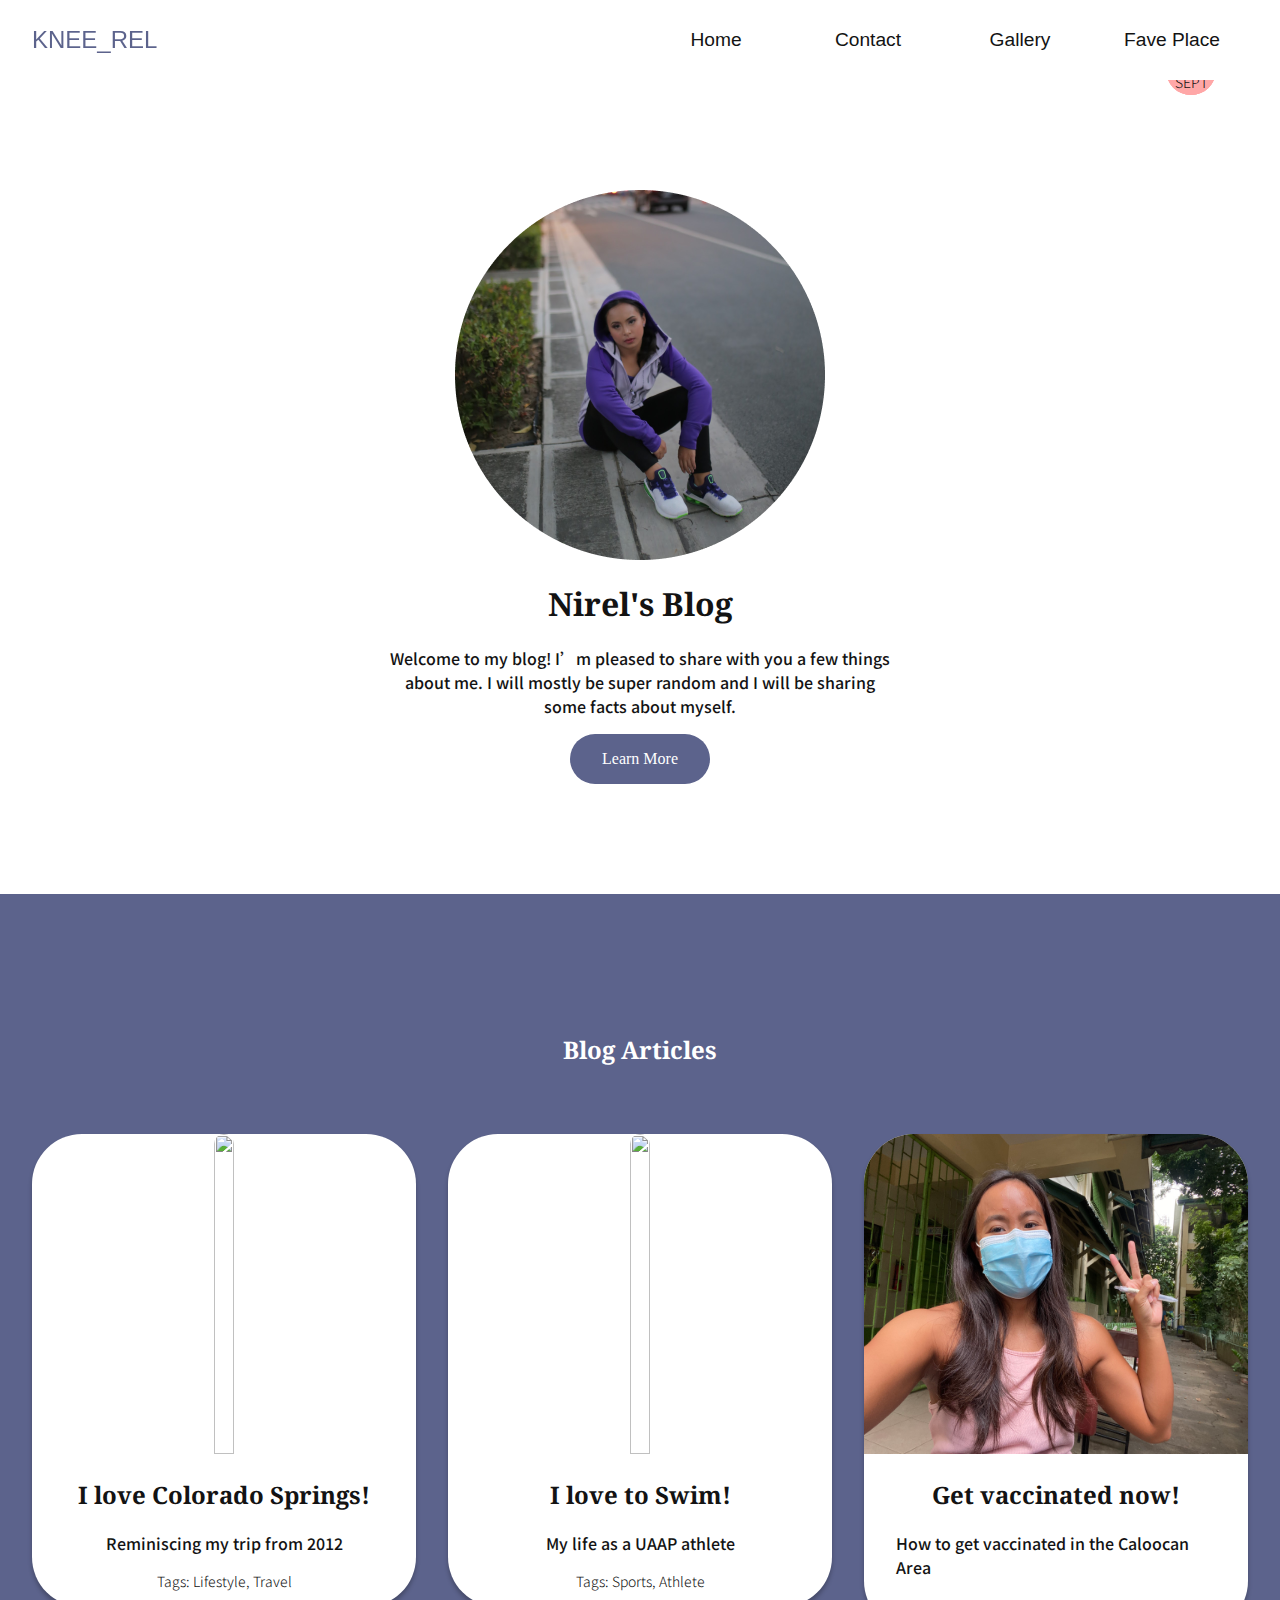
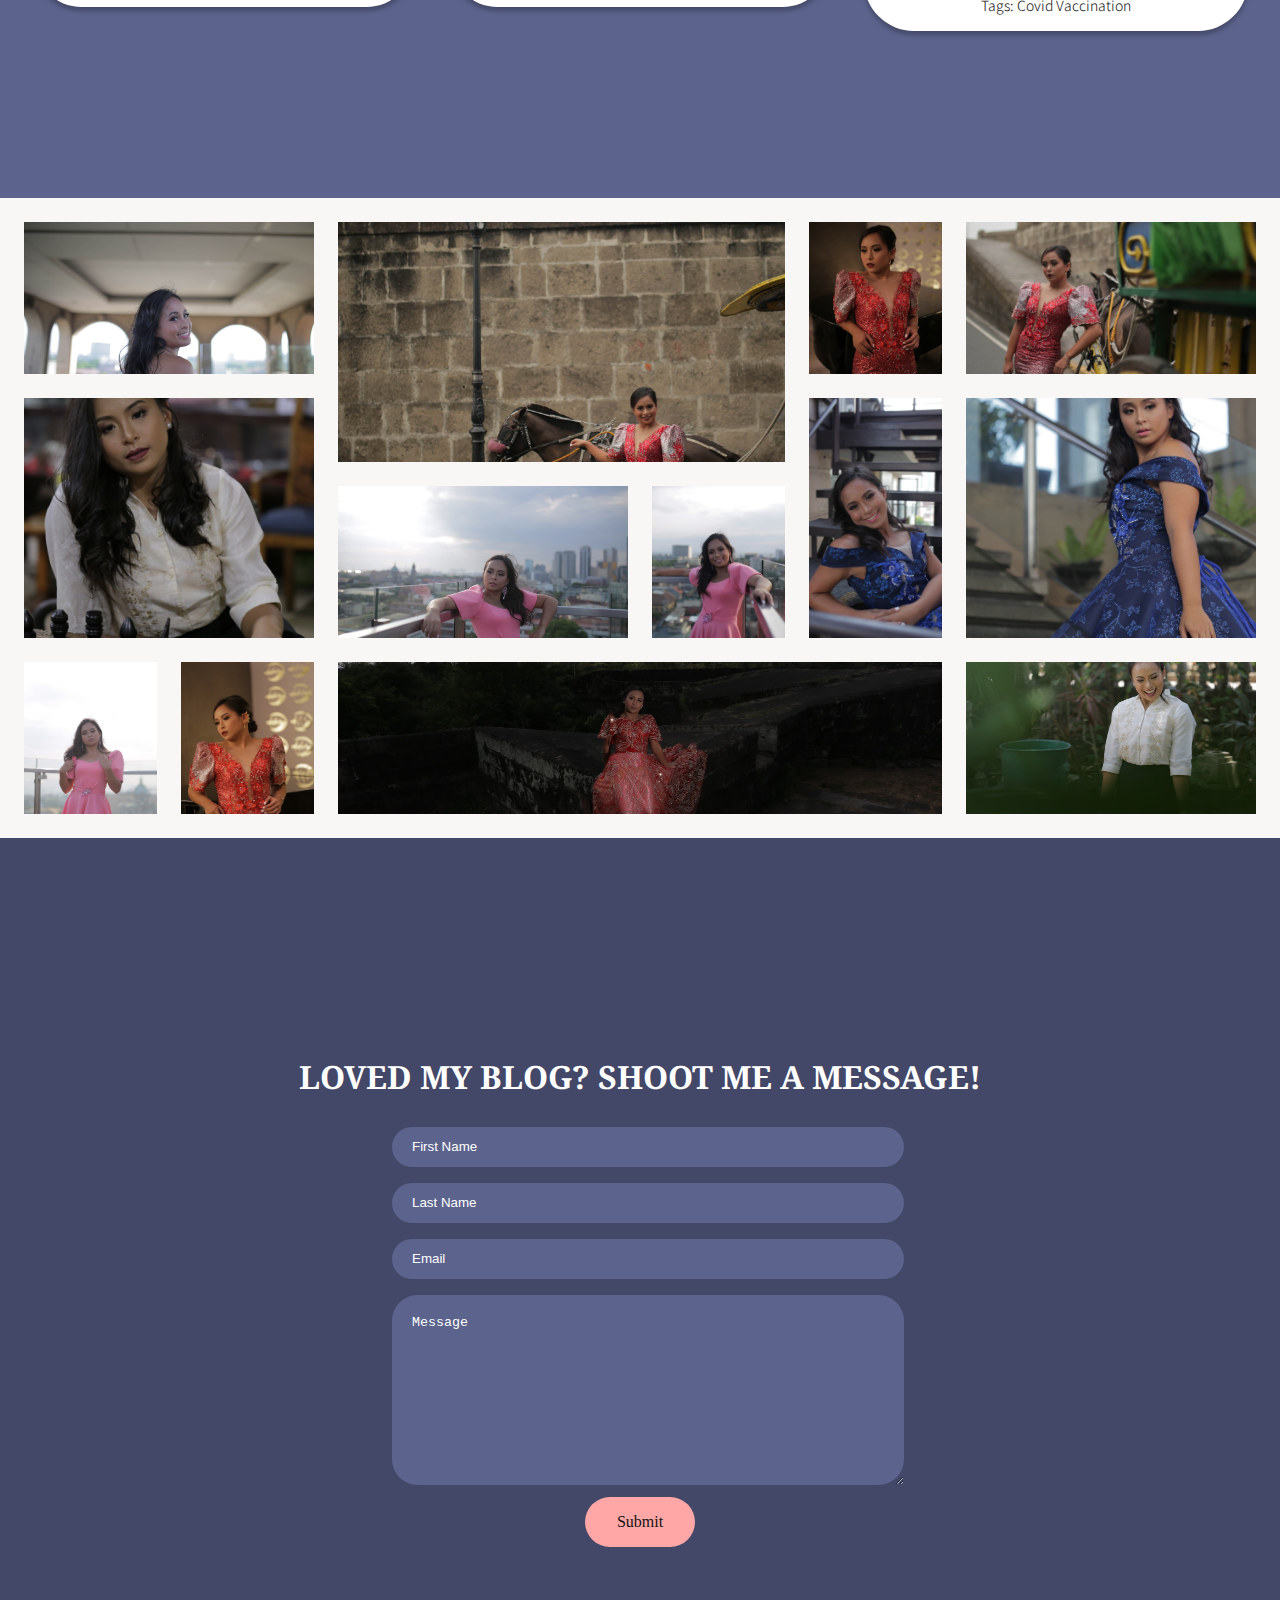
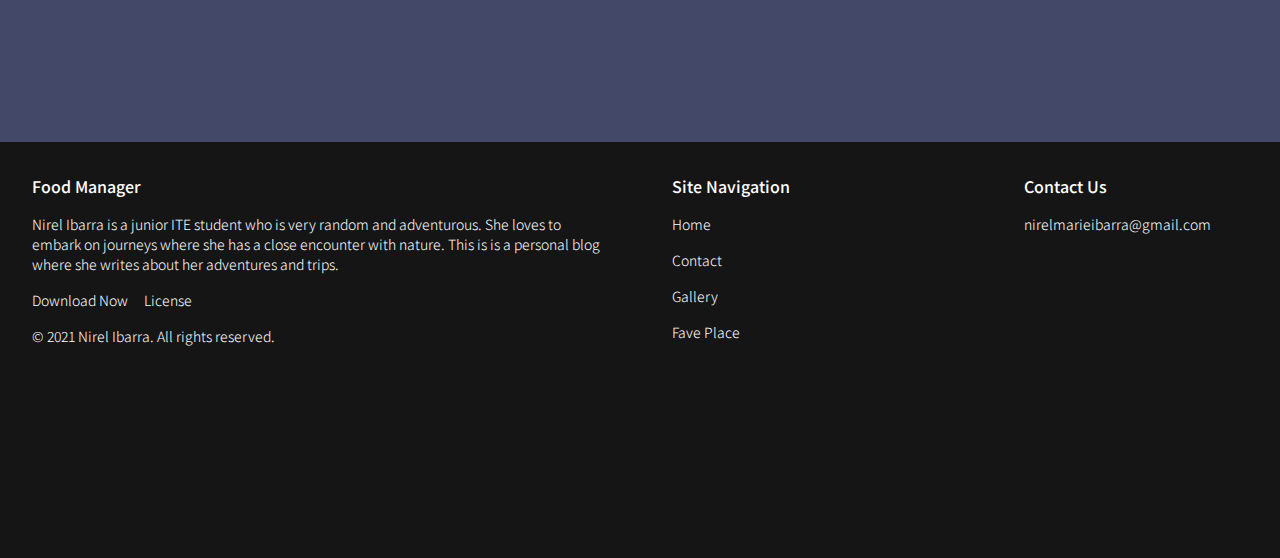
==== index.html @ 28ae84f1 "finished project" ====
<!--
    Nirel Marie M. IBarra
    ID #192468
	July 29, 2021

	I have not discussed the HTML, CSS, or JavaScript language code 
	in my program with anyone other than my instructor or the teaching 
	assistants assigned to this course.

	I have not used HTML, CSS, or JavaScript language code obtained 
	from another student, or any other unauthorized source, either 
	modified or unmodified.

	If any HTML, CSS, or JavaScript language code or documentation 
	used in my program was obtained from another source, such as a 
	textbook or website, that has been clearly noted with a proper 
	citation in the comments of my program.
-->

<!DOCTYPE html>
<html lang="en">

<head>
    <meta charset="UTF-8">
    <meta http-equiv="X-UA-Compatible" content="IE=edge">
    <meta name="viewport" content="width=device-width, initial-scale=1.0">
    <link rel="stylesheet" href="styles.css">
    <title>Document</title>
</head>

<body>
    <!-- navbar goes here -->
    <nav class="navbar">
        <div class="navbar-container">
            <a href="" class="dark-purple" id="navbar-logo">
                KNEE_REL
            </a>

            <div class="navbar-toggle" id="mobile-menu">
                <span class="bar"></span>
                <span class="bar"></span>
                <span class="bar"></span>
            </div>
            <ul class="navbar-menu">
                <li class="navbar-item">
                    <a href="index.html" class="navbar-links">Home</a>
                </li>
                <li class="navbar-item">
                    <a href="#contact" class="navbar-links">Contact</a>
                </li>
                <li class="navbar-item">
                    <a href="#images" class="navbar-links">Gallery</a>
                </li>
                <li class="navbar-item">
                    <a href="favorite_place.html" class="navbar-links">Fave Place</a>
                </li>
            </ul>
        </div>
    </nav>

    <main>
        <section class="top-container light-bg">
            <img src="./assets/top-image.png" alt="">
            <!-- i dont' like this but i need a div to reduce the width of the text -->
            <div class="text-container">
                <h1 class="heading-1-animation dark">Nirel's Blog</h1>
                <h3 class="heading-3-animation dark">Welcome to my blog! I’m pleased to share with you a few things
                    about me.
                    I will mostly be
                    super random
                    and I will be sharing some facts about myself.</h3>
                <a href="#blog-container" class="btn dark-purple light btn-animated">Learn More</a>
            </div>
        </section>
        <section id="blog-container" class="dark-purple light">
            <!-- i don't like this but i need extra div because i want to put in a proper height and center the cards -->
            <h2>Blog Articles</h2>
            <div class="blog-articles">
                <a href="favorite_place.html" class='linking-card'>
                    <div class="article-card">
                        <div class="article-card-img">
                            <img src="./assets/colorado.png" alt="" srcset="">
                        </div>
                        <div class="date">
                            <h3 class="dark">08</h3>
                            <p class="dark">SEPT</p>
                        </div>
                        <div class="article-card-caption">
                            <h2 class="dark">I love Colorado Springs!</h2>
                            <h3 class="dark">Reminiscing my trip from 2012</h3>
                            <p class="dark">Tags: Lifestyle, Travel</p>
                        </div>
                    </div>
                </a>
                <a href="favorite_place.html" class='linking-card'>
                    <div class="article-card">
                        <div class="article-card-img">
                            <img src="./assets/swimming.png" alt="" srcset="">
                        </div>
                        <div class="date">
                            <h3 class="dark">08</h3>
                            <p class="dark">SEPT</p>
                        </div>
                        <div class="article-card-caption">
                            <h2 class="dark">I love to Swim!</h2>
                            <h3 class="dark">My life as a UAAP athlete</h3>
                            <p class="dark">Tags: Sports, Athlete</p>
                        </div>
                    </div>
                </a>
                <a href="favorite_place.html" class='linking-card'>
                    <div class="article-card">
                        <div class="article-card-img">
                            <img src="./assets/get-vaccinated.jpeg" alt="" srcset="">
                        </div>
                        <div class="date">
                            <h3 class="dark">08</h3>
                            <p class="dark">SEPT</p>
                        </div>
                        <div class="article-card-caption">
                            <h2 class="dark">Get vaccinated now!</h2>
                            <h3 class="dark">How to get vaccinated in the Caloocan Area</h3>
                            <p class="dark">Tags: Covid Vaccination</p>
                        </div>
                    </div>
                </a>
            </div>
        </section>
        <section id="images">
            <div class="gallery">
                <div class="card-1"></div>
                <div class="card-2"></div>
                <div class="card-3"></div>
                <div class="card-4"></div>
                <div class="card-5"></div>
                <div class="card-6"></div>
                <div class="card-7"></div>
                <div class="card-8"></div>
                <div class="card-9"></div>
                <div class="card-10"></div>
                <div class="card-11"></div>
                <div class="card-12"></div>
                <div class="card-13"></div>
            </div>
        </section>
        <section id="contact" class="light-purple">
            <!-- had to put in another div to have that javascript animation, wont work with the section only -->
            <div class="contact-container">
                <h1 class='light btn-animated'>LOVED MY BLOG? SHOOT ME A MESSAGE!</h1>
                <form action="" class="contact-form">
                    <input type="text" placeholder='First Name'>
                    <input type="text" placeholder='Last Name'>
                    <input type="email" placeholder='Email'>
                    <textarea name="" id="" cols="30" rows="10" placeholder="Message"></textarea>
                </form>
                <a href="#" class="btn pink dark btn-animated">Submit</a>
            </div>
        </section>
    </main>
    <!-- footer goes here -->
    <footer>
        <div class="row-1">
            <h3>Food Manager</h3>
            <p class="item"> Nirel Ibarra is a junior ITE student who is very random and adventurous. She loves to
                embark on journeys where she has a close encounter with nature. This is is a personal blog where she
                writes about her adventures and trips.</p>
            <div class="footer-nav">
                <p class="download">Download Now</p>
                <p class="download">License</p>
            </div>

            <p class='item'>&copy; 2021 Nirel Ibarra. All rights reserved.</p>
        </div>

        <div class="row-2">
            <h3>Site Navigation</h3>
            <a href="index.html" class='footer-links'>
                <p class='item'>Home</p>
            </a>
            <a href="#contact" class='footer-links'>
                <p class='item'>Contact</p>
            </a>
            <a href="#images" class='footer-links'>
                <p class='item'>Gallery</p>
            </a>
            <a href="favorite_place.html" class='footer-links'>
                <p class='item'>Fave Place</p>
            </a>
        </div>

        <div class="row-3">
            <h3>Contact Us</h3>
            <p class="item">nirelmarieibarra@gmail.com</p>
        </div>
    </footer>
    <script src="index.js"></script>
</body>

</html>
---- styles.css ----
/*
  Nirel Marie M. IBarra
  ID #192468
	June 28, 2021

	I have not discussed the CSS code in my program with anyone 
	other than my instructor or the teaching assistants assigned
	to this course.

	I have not used CSS code obtained from another student, or any 
	other unauthorized source, either modified or unmodified.

	If any CSS code or documentation used in my program was obtained 
	from another source, such as a textbook or website, that has been 
	clearly noted with a proper citation in the comments of my program.
*/

@import url("https://fonts.googleapis.com/css2?family=Noto+Serif:wght@400;700&display=swap");
@import url("https://fonts.googleapis.com/css2?family=Noto+Sans+SC:wght@300;400;500;700&family=Noto+Serif:wght@400;700&display=swap");

/* gotten these from w3schools https://www.w3schools.com/howto/howto_css_placeholder.asp */
/* css for background image gotten from w3schools https://www.w3schools.com/cssref/pr_background-image.asp */
::placeholder {
  /* Chrome, Firefox, Opera, Safari 10.1+ */
  color: white;
  opacity: 1; /* Firefox */
}

:-ms-input-placeholder {
  /* Internet Explorer 10-11 */
  color: white;
}

::-ms-input-placeholder {
  /* Microsoft Edge */
  color: white;
}

/* keyframe animations */
@keyframes moveInLeft {
  0% {
    opacity: 0;
    transform: translateX(-10rem);
  }
  80% {
    transform: translateX(1rem);
  }
  100% {
    opacity: 1;
    transform: translate(0);
  }
}

@keyframes moveInRight {
  0% {
    opacity: 0;
    transform: translateX(10rem);
  }
  80% {
    transform: translateX(-1rem);
  }
  100% {
    opacity: 1;
    transform: translate(0);
  }
}

@keyframes moveInBottom {
  0% {
    opacity: 0;
    transform: translateY(3rem);
  }
  100% {
    opacity: 1;
    transform: translate(0);
  }
}

html,
body {
  overflow-x: hidden;
  margin: 0 auto;
}

/* general text styles */
h1 {
  font-family: "Noto Serif", serif;
  font-size: 2rem;
  font-weight: 700;
}

h2 {
  font-family: "Noto Serif", serif;
  font-size: 1.5rem;
}

h3 {
  font-family: "Noto Sans SC", sans-serif;
  font-weight: 500;
  font-size: 1rem;
  margin: 0rem 0rem 1rem 0rem;
}

p {
  font-family: "Noto Sans SC", sans-serif;
  font-weight: 300;
  font-size: 0.875rem;
  margin: 0rem 0rem 1rem 0rem;
}

/* button style */
.btn {
  padding: 1rem 2rem;
  text-decoration: none;
  border-radius: 30px;
  border: none;
}

.btn-animated {
  animation: moveInBottom 0.3s ease-out 0.75s;
  animation-fill-mode: backwards;
}

.btn:hover {
  transform: translateY(-3px);
}
.btn:hover::after {
  transform: scaleX(1.4) scaleY(1.6);
  opacity: 0;
}

.btn:active,
.btn:focus {
  outline: none;
  transform: translateY(-1px);
}

/* text animation */
.heading-1-animation {
  animation-name: moveInLeft;
  animation-duration: 1s;
  animation-timing-function: ease-out;
}

.heading-3-animation {
  animation: moveInRight 1s ease-out;
}

/* colors */
.light {
  color: white;
}

.dark {
  color: #131313;
}

.light-bg {
  color: #e3e3e3;
}

.pink {
  background: #ffa7a7;
}

.light-purple {
  background: #434868;
}

.dark-purple {
  background: #5c638c;
}

.blue {
  background: #5950fa;
}

.light-blue {
  background: #4df0de;
}

/* navbar styles here */
.navbar {
  background: white;
  height: 80px;
  display: flex;
  justify-content: center;
  align-items: center;
  font-size: 1.2rem;
  position: sticky;
  top: 0;
  z-index: 999;
  font-family: sans-serif;
}

.navbar-container {
  display: flex;
  justify-content: space-between;
  height: 80px;
  z-index: 1;
  width: 100%;
  max-width: 1560px;
  margin: 0 auto;
  padding-right: 2rem;
  padding-left: 2rem;
}

#navbar-logo {
  background-size: 100%;
  -webkit-background-clip: text;
  -moz-background-clip: text;
  -webkit-text-fill-color: transparent;
  -moz-text-fill-color: transparent;
  display: flex;
  align-items: center;
  cursor: pointer;
  text-decoration: none;
  font-size: 1.5rem;
}

.navbar-menu {
  display: flex;
  align-items: center;
  list-style: none;
  text-align: center;
  width: 50%;
}

.navbar-item {
  height: 80px;
  width: 90%;
}

.navbar-btn {
  display: flex;
  justify-content: center;
  align-items: center;
  padding: 0 1rem;
  width: 100%;
}

.navbar-links {
  color: #131313;
  display: flex;
  align-items: center;
  justify-content: center;
  text-decoration: none;
  padding: 0 1rem;
  height: 100%;
  position: relative;
}

.navbar-links:hover {
  color: #5c638c;
  transition: all 0.3s ease;
}

.navbar-links:hover:after {
  width: 100%;
  left: 0;
}

.navbar-links:after {
  background: none repeat scroll 0 0 transparent;
  bottom: 0;
  content: "";
  display: block;
  height: 2px;
  left: 50%;
  position: absolute;
  background: #5c638c;
  transition: width 0.3s ease 0s, left 0.3s ease 0s;
  width: 0;
  margin: 1rem 0rem;
}

/* footer */
footer {
  background: #151515;
  width: 100%;
  height: 22rem;
  display: grid;
  grid-template-columns: 2fr 1fr 1fr;
  grid-template-rows: auto;
  grid-gap: 4rem;
  flex-wrap: wrap;
  color: white;
  padding: 2rem;
}

.footer-nav {
  display: flex;
  flex-direction: row;
  align-items: flex-start;
  justify-content: flex-start;
}

.row-1,
.row-2,
.row-3 {
  text-align: left;
}

.download {
  margin-right: 1rem;
}

.row-1 > a,
.row-2 > a,
.row-3 > a {
  color: white;
  text-decoration: none;
}

.footer-links:hover {
  color: #a4bff8;
  transition: all 0.3s ease;
}

/* top-container */
.top-container {
  min-height: calc(90vh + 4px);
  display: flex;
  align-items: center;
  justify-content: center;
  flex-direction: column;
  width: 100%;
}

.top-container > img {
  animation-name: moveInRight;
  animation-duration: 1s;
  animation-timing-function: ease-out;
}

.text-container {
  display: flex;
  align-items: center;
  justify-content: center;
  flex-direction: column;
  width: 40%;
  text-align: center;
}

/* blog articles */
#blog-container {
  min-height: calc(100vh + 4px);
  display: flex;
  align-items: center;
  justify-content: center;
  flex-direction: column;
}

.blog-articles {
  display: grid;
  grid-template-columns: 1fr 1fr 1fr;
  grid-template-rows: auto;
  grid-gap: 2rem;
  margin: 3rem 2rem;
}

.linking-card {
  text-decoration: none;
}

.article-card {
  cursor: pointer;
  display: flex;
  align-items: center;
  justify-content: center;
  flex-direction: column;
  background: #ffffff;
  box-shadow: 0px 4px 4px rgba(0, 0, 0, 0.25);
  border-radius: 50px;
  /* width: 30rem; */
  transition: transform 0.3s, -webkit-transform 0.3s;
}

.article-card:hover {
  -webkit-transform: translateY(-1.5rem) scale(1.03);
  transform: translateY(-1.5rem) scale(1.03);
}

.article-card-img {
  object-fit: cover;
  position: relative;
}

.article-card-img > img {
  border-top-left-radius: 50px;
  border-top-right-radius: 50px;
  width: 100%;
  height: 20rem;
}

.date {
  background: #ffa7a7;
  height: 50px;
  width: 50px;
  border-radius: 50px;
  display: flex;
  align-items: center;
  justify-content: center;
  flex-direction: column;
  position: absolute;
  top: 5%;
  right: 5%;
  transition: 0.3s ease-in-out;
}

.date > h3 {
  margin: 0 auto;
}

.date > p {
  margin: 0 auto;
}

.article-card-caption {
  display: flex;
  align-items: center;
  justify-content: center;
  flex-direction: column;
  padding: 0rem 2rem;
}

/* image gallery */
.gallery {
  background-color: #f9f7f6;
  grid-column: full-start / full-end;
  display: grid;
  grid-template: repeat(7, 5vw) / repeat(8, 1fr);
  grid-gap: 1.5rem;
  padding: 1.5rem;
}

.card-1 {
  background-image: url("./assets/card-img1.jpg");
  background-position: center; /* Center the image */
  background-repeat: no-repeat; /* Do not repeat the image */
  background-size: cover; /* Resize the background image to cover the entire container */
  grid-row: 1 / span 2;
  grid-column: 1 / span 2;
  transition: transform 0.3s, -webkit-transform 0.3s;
}

.card-2 {
  background-image: url("./assets/card-img2.jpg");
  background-position: center; /* Center the image */
  background-repeat: no-repeat; /* Do not repeat the image */
  background-size: cover; /* Resize the background image to cover the entire container */
  grid-row: 1 / span 3;
  grid-column: 3 / span 3;
  transition: transform 0.3s, -webkit-transform 0.3s;
}

.card-3 {
  background-image: url("./assets/card-img3.jpg");
  background-position: center; /* Center the image */
  background-repeat: no-repeat; /* Do not repeat the image */
  background-size: cover; /* Resize the background image to cover the entire container */
  grid-row: 1 / span 2;
  grid-column: 6 / 7;
  transition: transform 0.3s, -webkit-transform 0.3s;
}

.card-4 {
  background-image: url("./assets/card-img4.jpg");
  background-position: center; /* Center the image */
  background-repeat: no-repeat; /* Do not repeat the image */
  background-size: cover; /* Resize the background image to cover the entire container */
  grid-row: 1 / span 2;
  grid-column: 7 / -1;
  transition: transform 0.3s, -webkit-transform 0.3s;
}

.card-5 {
  background-image: url("./assets/card-img5.jpg");
  background-position: center; /* Center the image */
  background-repeat: no-repeat; /* Do not repeat the image */
  background-size: cover; /* Resize the background image to cover the entire container */
  grid-row: 3 / span 3;
  grid-column: 1 / span 2;
  transition: transform 0.3s, -webkit-transform 0.3s;
}

.card-6 {
  background-image: url("./assets/card-img6.jpg");
  background-position: center; /* Center the image */
  background-repeat: no-repeat; /* Do not repeat the image */
  background-size: cover; /* Resize the background image to cover the entire container */
  grid-row: 4 / span 2;
  grid-column: 3 / span 2;
  transition: transform 0.3s, -webkit-transform 0.3s;
}

.card-7 {
  background-image: url("./assets/card-img7.jpg");
  background-position: center; /* Center the image */
  background-repeat: no-repeat; /* Do not repeat the image */
  background-size: cover; /* Resize the background image to cover the entire container */
  grid-row: 4 / 6;
  grid-column: 5 / 6;
  transition: transform 0.3s, -webkit-transform 0.3s;
}

.card-8 {
  background-image: url("./assets/card-img8.jpg");
  background-position: center; /* Center the image */
  background-repeat: no-repeat; /* Do not repeat the image */
  background-size: cover; /* Resize the background image to cover the entire container */
  grid-row: 3 / span 3;
  grid-column: 6 / 7;
  transition: transform 0.3s, -webkit-transform 0.3s;
}

.card-9 {
  background-image: url("./assets/card-img9.jpg");
  background-position: center; /* Center the image */
  background-repeat: no-repeat; /* Do not repeat the image */
  background-size: cover; /* Resize the background image to cover the entire container */
  grid-row: 3 / span 3;
  grid-column: 7 / -1;
  transition: transform 0.3s, -webkit-transform 0.3s;
}

.card-10 {
  background-image: url("./assets/card-img10.jpg");
  background-position: center; /* Center the image */
  background-repeat: no-repeat; /* Do not repeat the image */
  background-size: cover; /* Resize the background image to cover the entire container */
  grid-row: 6 / span 2;
  grid-column: 1 / 2;
  transition: transform 0.3s, -webkit-transform 0.3s;
}

.card-11 {
  background-image: url("./assets/card-img11.jpg");
  background-position: center; /* Center the image */
  background-repeat: no-repeat; /* Do not repeat the image */
  background-size: cover; /* Resize the background image to cover the entire container */
  grid-row: 6 / span 2;
  grid-column: 2 / 2;
  transition: transform 0.3s, -webkit-transform 0.3s;
}

.card-12 {
  background-image: url("./assets/card-img12.jpg");
  background-position: center; /* Center the image */
  background-repeat: no-repeat; /* Do not repeat the image */
  background-size: cover; /* Resize the background image to cover the entire container */
  grid-row: 6 / span 2;
  grid-column: 3 / 7;
  transition: transform 0.3s, -webkit-transform 0.3s;
}

.card-13 {
  background-image: url("./assets/card-img13.jpg");
  background-position: center; /* Center the image */
  background-repeat: no-repeat; /* Do not repeat the image */
  background-size: cover; /* Resize the background image to cover the entire container */
  grid-row: 6 / span 2;
  grid-column: 7 / 9;
  transition: transform 0.3s, -webkit-transform 0.3s;
}

.card-1:hover,
.card-2:hover,
.card-3:hover,
.card-4:hover,
.card-5:hover,
.card-6:hover,
.card-7:hover,
.card-8:hover,
.card-9:hover,
.card-10:hover,
.card-11:hover,
.card-12:hover,
.card-13:hover,
.blog-card1:hover,
.blog-card2:hover,
.blog-card3:hover,
.blog-card4:hover,
.blog-card5:hover,
.blog-card6:hover,
.blog-card7:hover {
  -webkit-transform: translateY(-1.5rem) scale(1.03);
  transform: translateY(-1.5rem) scale(1.03);
}

/* contact */
#contact {
  min-height: calc(100vh + 4px);
  display: flex;
  align-items: center;
  justify-content: center;
  flex-direction: column;
  width: 100%;
}

.contact-container {
  width: 100%;
  display: flex;
  align-items: center;
  justify-content: center;
  flex-direction: column;
}

form {
  width: 40%;
}

input {
  width: 100%;
  height: 4vh;
  padding: 1.25rem;
  margin: 0.5rem;
  background: #5c638c;
  border: none;
  box-sizing: border-box;
  border-radius: 25.5px;
  color: white;
}

input:focus {
  outline: 0;
}

textarea {
  padding: 1.25rem;
  margin: 0.5rem;
  background: #5c638c;
  border: none;
  box-sizing: border-box;
  border-radius: 25.5px;
  color: white;
  width: 100%;
}

textarea:focus {
  outline: 0;
}

/*  */
/*  */
/* favorite place page */
.fave-page {
  margin: 0 auto;
}

.blog-title {
  display: flex;
  align-items: center;
  justify-content: center;
  flex-direction: column;
}

.image-gallery {
  grid-column: full-start / full-end;
  display: grid;
  grid-template: repeat(7, 5vw) / repeat(8, 1fr);
  grid-gap: 1.5rem;
  padding: 1.5rem;
}

.blog-card1 {
  background-image: url("./assets/blogimg1.JPG");
  background-position: center; /* Center the image */
  background-repeat: no-repeat; /* Do not repeat the image */
  background-size: cover; /* Resize the background image to cover the entire container */
  grid-row: 1 / span 3;
  grid-column: 1 / span 2;
  transition: transform 0.3s, -webkit-transform 0.3s;
}

.blog-card2 {
  background-image: url("./assets/blogimg2.JPG");
  background-position: center; /* Center the image */
  background-repeat: no-repeat; /* Do not repeat the image */
  background-size: cover; /* Resize the background image to cover the entire container */
  grid-row: 1 / span 4;
  grid-column: 3 / span 3;
  transition: transform 0.3s, -webkit-transform 0.3s;
}

.blog-card3 {
  background-image: url("./assets/blogimg3.JPG");
  background-position: center; /* Center the image */
  background-repeat: no-repeat; /* Do not repeat the image */
  background-size: cover; /* Resize the background image to cover the entire container */
  grid-row: 1 / span 2;
  grid-column: 6 / 7;
  transition: transform 0.3s, -webkit-transform 0.3s;
}

.blog-card4 {
  background-image: url("./assets/blogimg4.JPG");
  background-position: center; /* Center the image */
  background-repeat: no-repeat; /* Do not repeat the image */
  background-size: cover; /* Resize the background image to cover the entire container */
  grid-row: 1 / span 2;
  grid-column: 7 / -1;
  transition: transform 0.3s, -webkit-transform 0.3s;
}

.blog-card5 {
  background-image: url("./assets/blogimg5.JPG");
  background-position: center; /* Center the image */
  background-repeat: no-repeat; /* Do not repeat the image */
  background-size: cover; /* Resize the background image to cover the entire container */
  grid-row: 4 / span 4;
  grid-column: 1 / span 2;
  transition: transform 0.3s, -webkit-transform 0.3s;
}

.blog-card6 {
  background-image: url("./assets/blogimg6.JPG");
  background-position: center; /* Center the image */
  background-repeat: no-repeat; /* Do not repeat the image */
  background-size: cover; /* Resize the background image to cover the entire container */
  grid-row: 5 / span 3;
  grid-column: 3 / span 3;
  transition: transform 0.3s, -webkit-transform 0.3s;
}

.blog-card7 {
  background-image: url("./assets/blogimg7.JPG");
  background-position: center; /* Center the image */
  background-repeat: no-repeat; /* Do not repeat the image */
  background-size: cover; /* Resize the background image to cover the entire container */
  grid-row: 3 / span 5;
  grid-column: 6 / 9;
  transition: transform 0.3s, -webkit-transform 0.3s;
}

#blog-content {
  width: 100%;
  display: flex;
  align-items: center;
  justify-content: center;
  flex-direction: column;
  padding: 2rem;
  min-height: calc(90vh + 4px);
}

.blog-text {
  width: 80%;
  display: flex;
  align-items: center;
  justify-content: center;
  flex-direction: column;
  padding: 2rem;
  border-radius: 20px;
}

@media screen and (max-width: 978px) {
  .navbar-container {
    display: flex;
    justify-content: space-between;
    height: 80px;
    z-index: 1;
    width: 100%;
    max-width: 1300px;
    padding: 0;
  }

  .navbar-menu {
    display: grid;
    grid-template-columns: auto;
    margin: 0;
    width: 100%;
    position: absolute;
    top: -1000px;
    opacity: 1;
    transition: all 0.5s ease;
    height: 50vh;
    z-index: -1;
  }

  .navbar-menu.active {
    background: #fff;
    top: 100%;
    opacity: 1;
    transition: all 0.5s ease;
    z-index: 99;
    height: 80vh;
    font-size: 1.6rem;
  }

  #navbar-logo {
    padding-left: 25px;
  }

  .navbar-toggle .bar {
    width: 25px;
    height: 3px;
    margin: 5px auto;
    transition: all 0.3s ease-in-out;
    background: black;
  }

  .navbar-item {
    width: 100%;
  }

  .navbar-links {
    text-align: center;
    padding: 2rem;
    width: 100%;
    display: table;
    color: #131313;
  }

  .navbar-btn {
    padding-bottom: 2rem;
  }

  .button {
    display: flex;
    justify-content: center;
    align-items: center;
    width: 80%;
    height: 80px;
    margin: 0;
  }

  #mobile-menu {
    position: absolute;
    top: 20%;
    right: 5%;
    transform: translate(5%, 20%);
  }

  .navbar-toggle .bar {
    display: block;
    cursor: pointer;
  }

  #mobile-menu.is-active .bar:nth-child(2) {
    opacity: 0;
  }

  #mobile-menu.is-active .bar:nth-child(1) {
    transform: translateY(8px) rotate(45deg);
  }

  #mobile-menu.is-active .bar:nth-child(3) {
    transform: translateY(-8px) rotate(-45deg);
  }
}

@media screen and (max-width: 768px) {
  footer {
    grid-gap: 2rem;
    height: 25rem;
  }
}

@media screen and (max-width: 670px) {
  footer {
    grid-template-columns: 1fr 1fr;
  }
}

@media screen and (max-width: 670px) {
  footer {
    grid-gap: 1rem;
    padding: 1rem;
  }
}
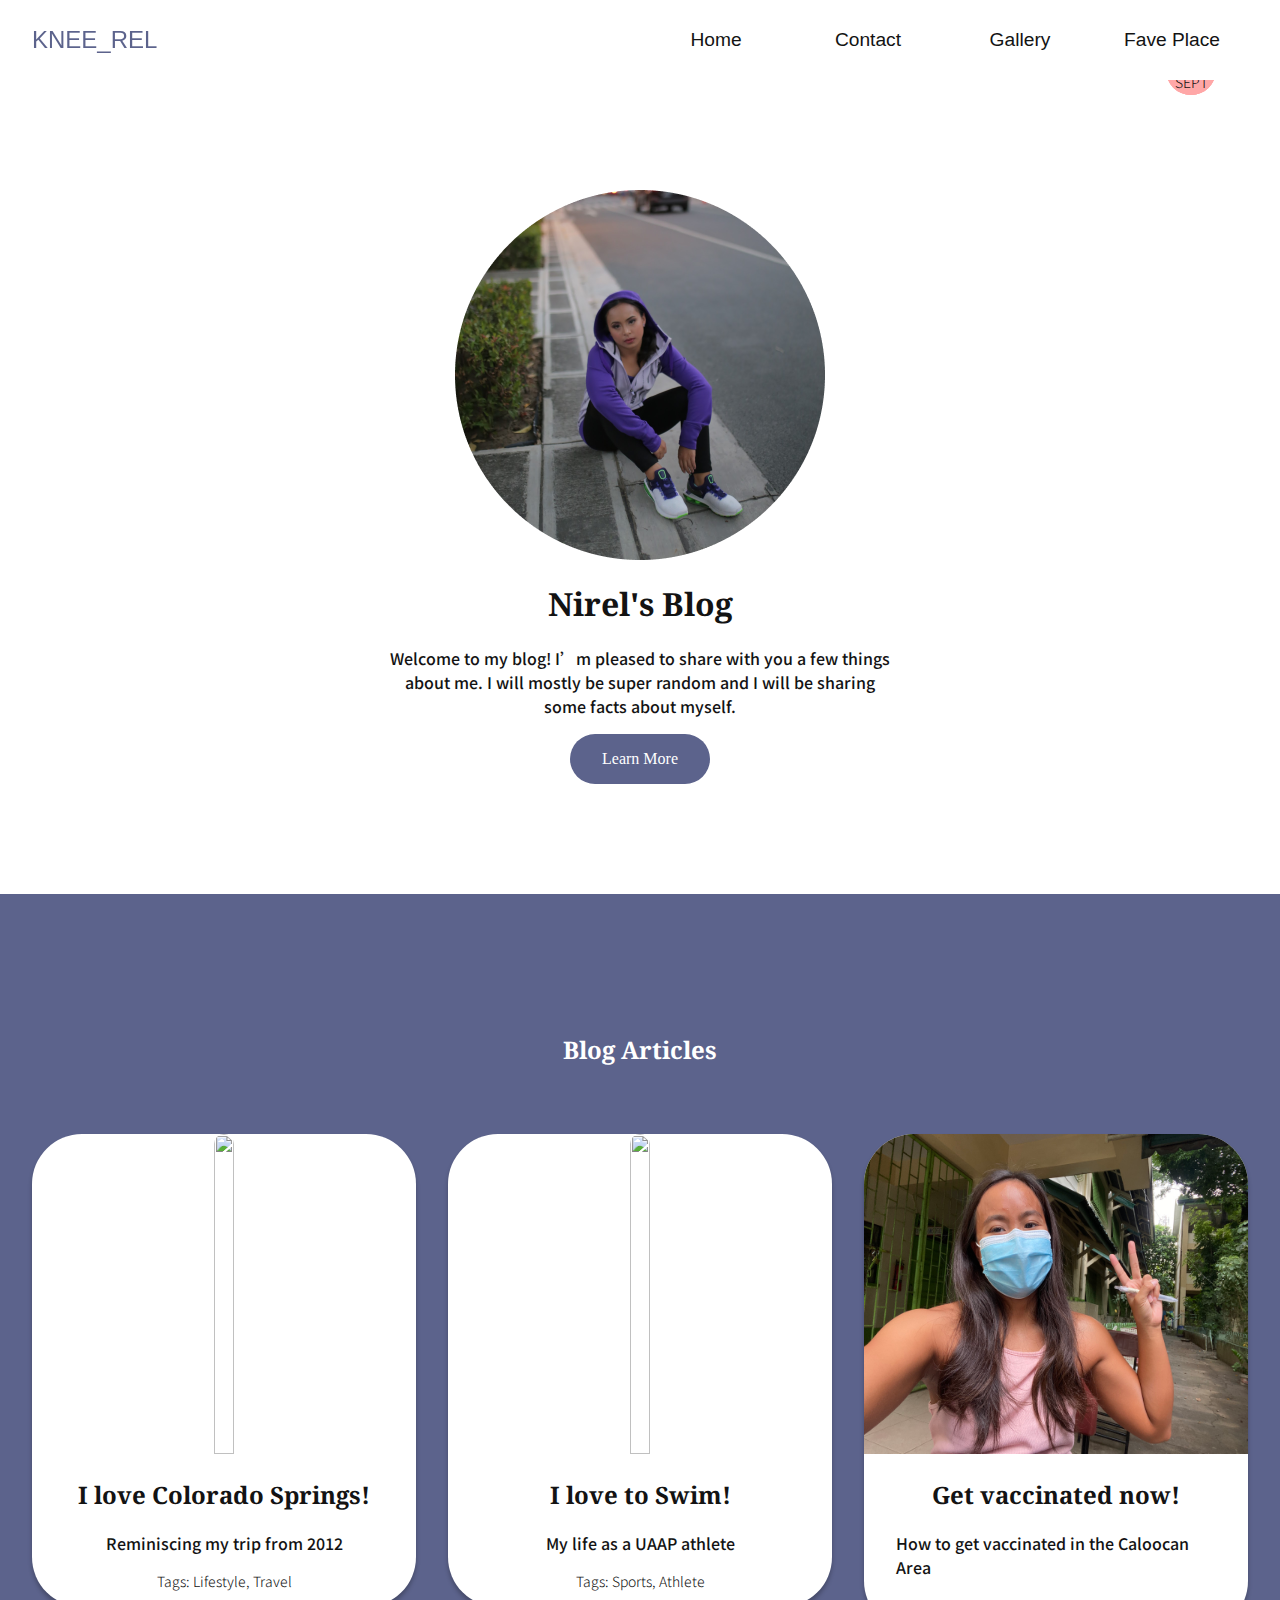
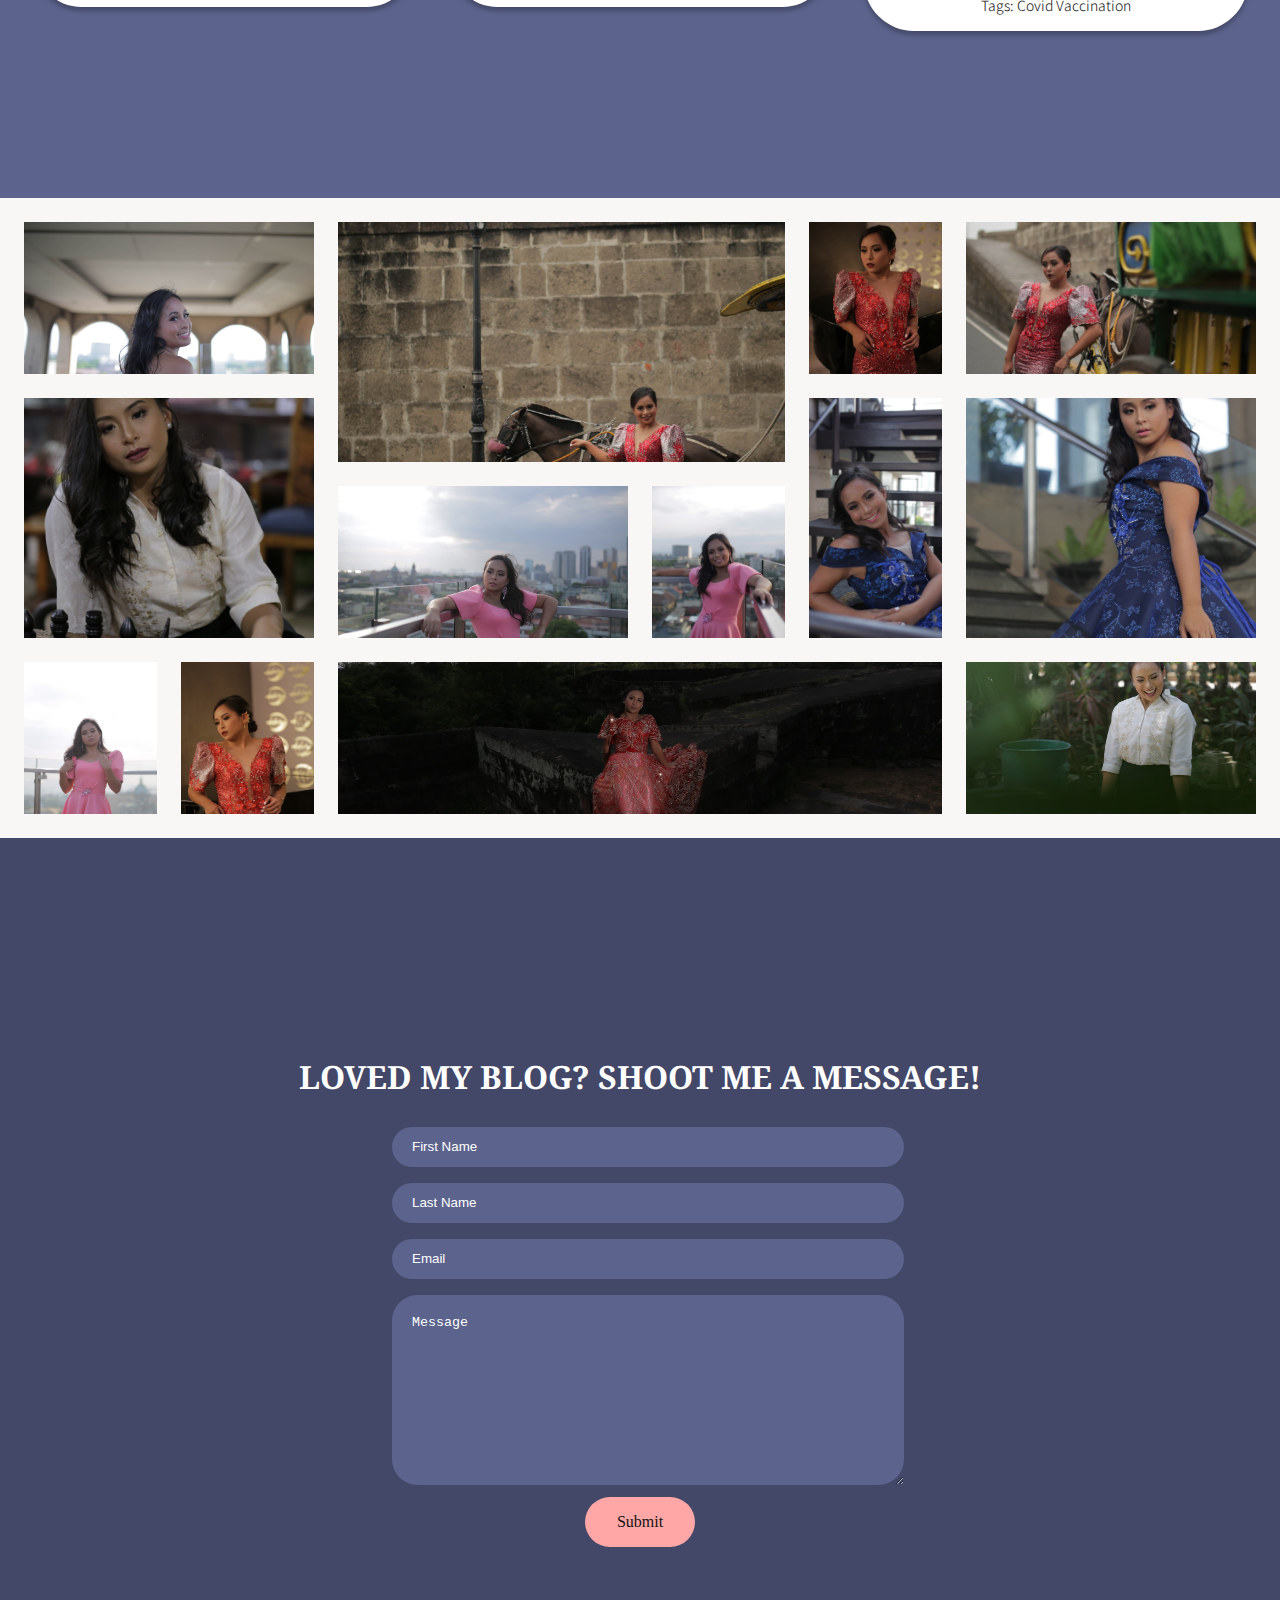
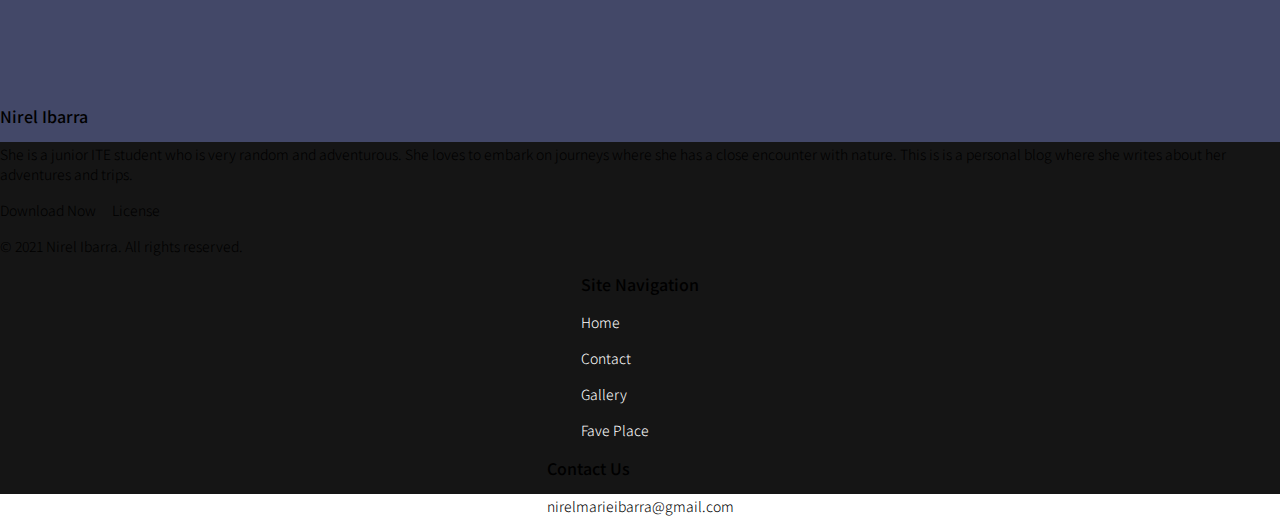
==== commit 466be3a3: "revised footer" ====
--- a/index.html
+++ b/index.html
@@ -160,8 +160,8 @@
     <!-- footer goes here -->
     <footer>
         <div class="row-1">
-            <h3>Food Manager</h3>
-            <p class="item"> Nirel Ibarra is a junior ITE student who is very random and adventurous. She loves to
+            <h3>Nirel Ibarra</h3>
+            <p class="item"> She is a junior ITE student who is very random and adventurous. She loves to
                 embark on journeys where she has a close encounter with nature. This is is a personal blog where she
                 writes about her adventures and trips.</p>
             <div class="footer-nav">
--- a/styles.css
+++ b/styles.css
@@ -78,7 +78,6 @@
 
 html,
 body {
-  overflow-x: hidden;
   margin: 0 auto;
 }
 
@@ -276,9 +275,23 @@
 
 /* footer */
 footer {
+  display: flex;
+  align-items: center;
+  justify-content: center;
+  flex-direction: column;
   background: #151515;
   width: 100%;
   height: 22rem;
+  /* display: grid;
+  grid-template-columns: 2fr 1fr 1fr;
+  grid-template-rows: auto;
+  grid-gap: 4rem;
+  flex-wrap: wrap;
+  color: white;
+  padding: 2rem; */
+}
+
+.footer-container {
   display: grid;
   grid-template-columns: 2fr 1fr 1fr;
   grid-template-rows: auto;
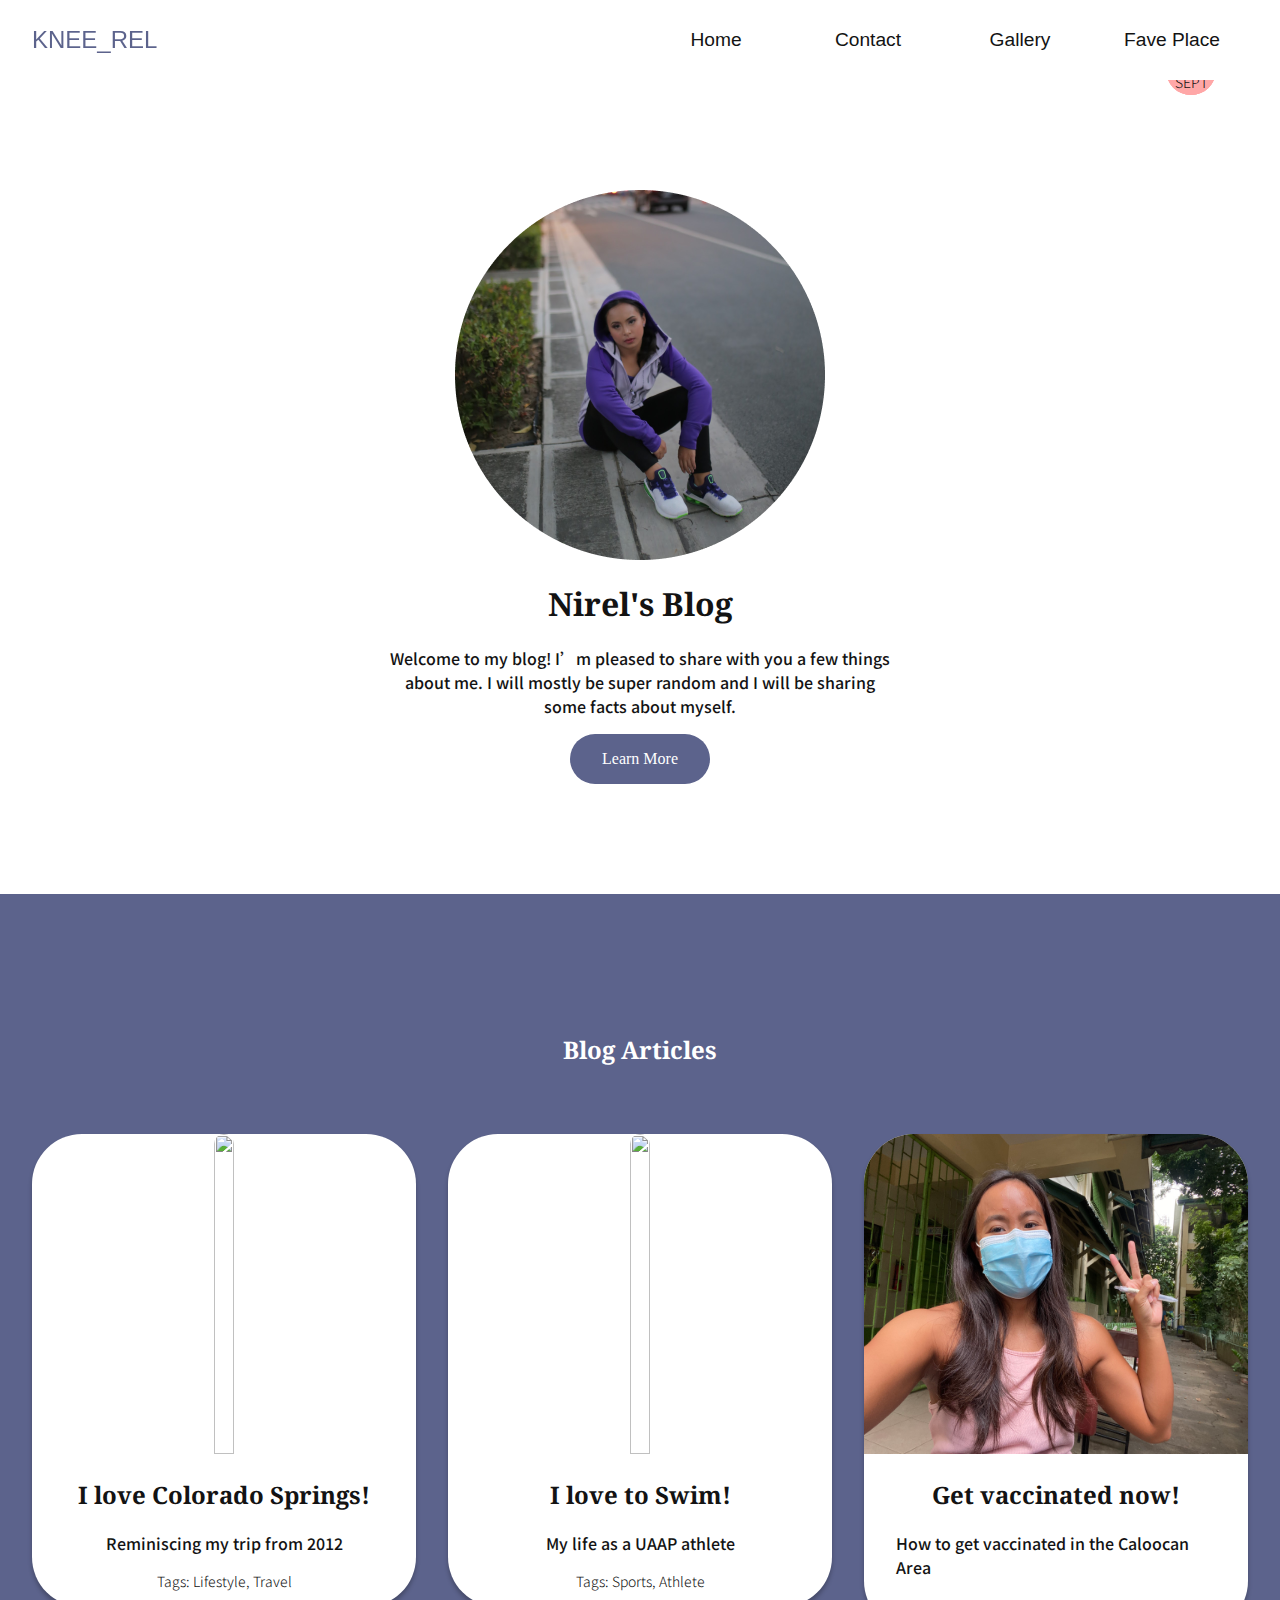
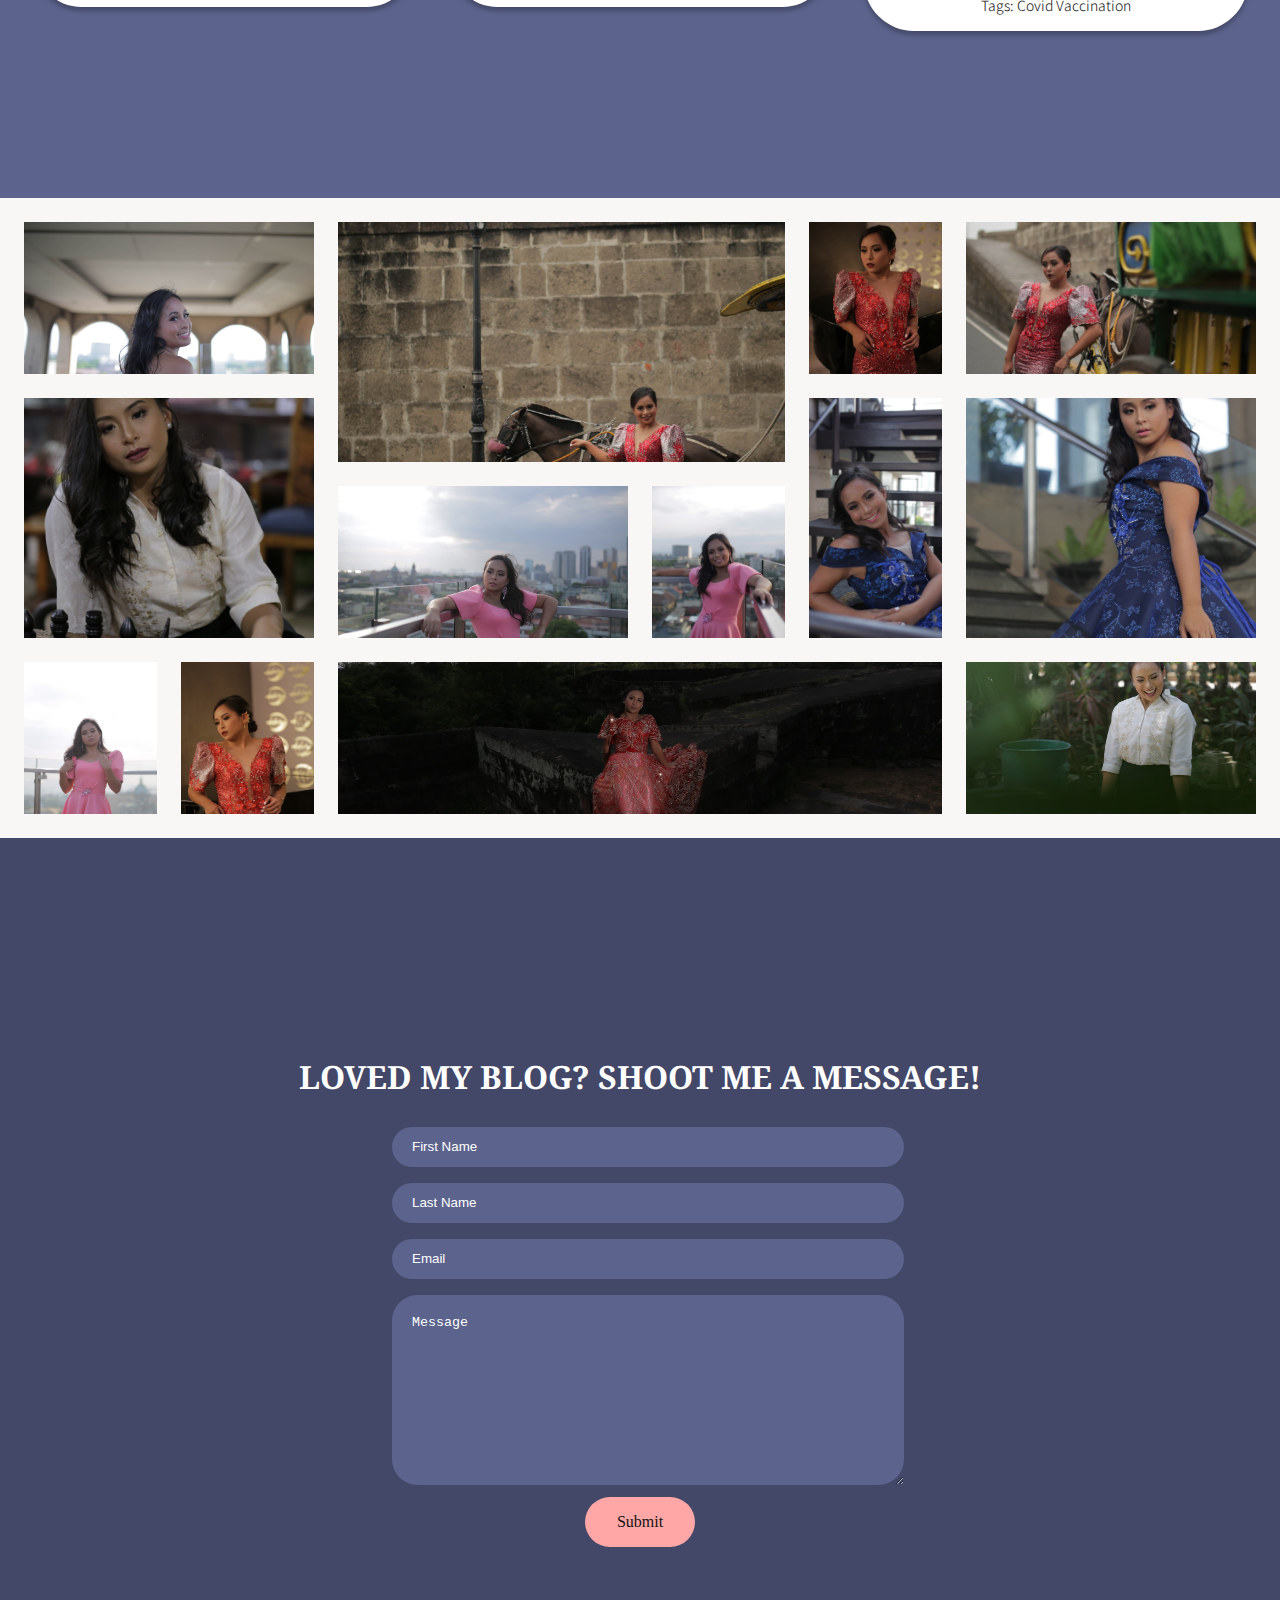
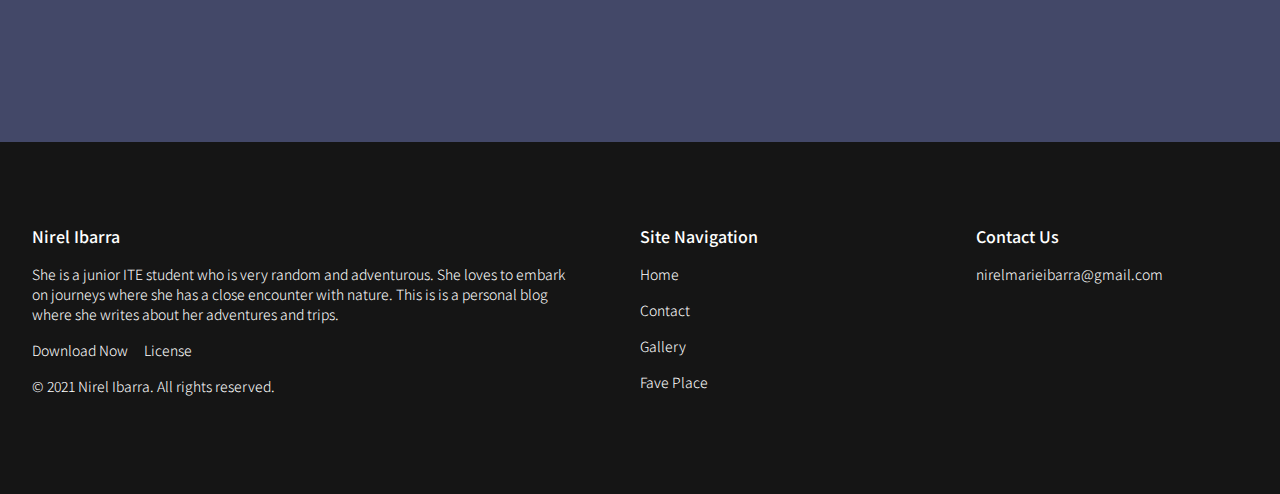
==== commit d8141e9c: "fixed footer" ====
--- a/index.html
+++ b/index.html
@@ -159,38 +159,40 @@
     </main>
     <!-- footer goes here -->
     <footer>
-        <div class="row-1">
-            <h3>Nirel Ibarra</h3>
-            <p class="item"> She is a junior ITE student who is very random and adventurous. She loves to
-                embark on journeys where she has a close encounter with nature. This is is a personal blog where she
-                writes about her adventures and trips.</p>
-            <div class="footer-nav">
-                <p class="download">Download Now</p>
-                <p class="download">License</p>
-            </div>
-
-            <p class='item'>&copy; 2021 Nirel Ibarra. All rights reserved.</p>
-        </div>
-
-        <div class="row-2">
-            <h3>Site Navigation</h3>
-            <a href="index.html" class='footer-links'>
-                <p class='item'>Home</p>
-            </a>
-            <a href="#contact" class='footer-links'>
-                <p class='item'>Contact</p>
-            </a>
-            <a href="#images" class='footer-links'>
-                <p class='item'>Gallery</p>
-            </a>
-            <a href="favorite_place.html" class='footer-links'>
-                <p class='item'>Fave Place</p>
-            </a>
-        </div>
-
-        <div class="row-3">
-            <h3>Contact Us</h3>
-            <p class="item">nirelmarieibarra@gmail.com</p>
+        <div class="footer-container">
+            <div class="row-1">
+                <h3>Nirel Ibarra</h3>
+                <p class="item"> She is a junior ITE student who is very random and adventurous. She loves to
+                    embark on journeys where she has a close encounter with nature. This is is a personal blog where she
+                    writes about her adventures and trips.</p>
+                <div class="footer-nav">
+                    <p class="download">Download Now</p>
+                    <p class="download">License</p>
+                </div>
+
+                <p class='item'>&copy; 2021 Nirel Ibarra. All rights reserved.</p>
+            </div>
+
+            <div class="row-2">
+                <h3>Site Navigation</h3>
+                <a href="index.html" class='footer-links'>
+                    <p class='item'>Home</p>
+                </a>
+                <a href="#contact" class='footer-links'>
+                    <p class='item'>Contact</p>
+                </a>
+                <a href="#images" class='footer-links'>
+                    <p class='item'>Gallery</p>
+                </a>
+                <a href="favorite_place.html" class='footer-links'>
+                    <p class='item'>Fave Place</p>
+                </a>
+            </div>
+
+            <div class="row-3">
+                <h3>Contact Us</h3>
+                <p class="item">nirelmarieibarra@gmail.com</p>
+            </div>
         </div>
     </footer>
     <script src="index.js"></script>
